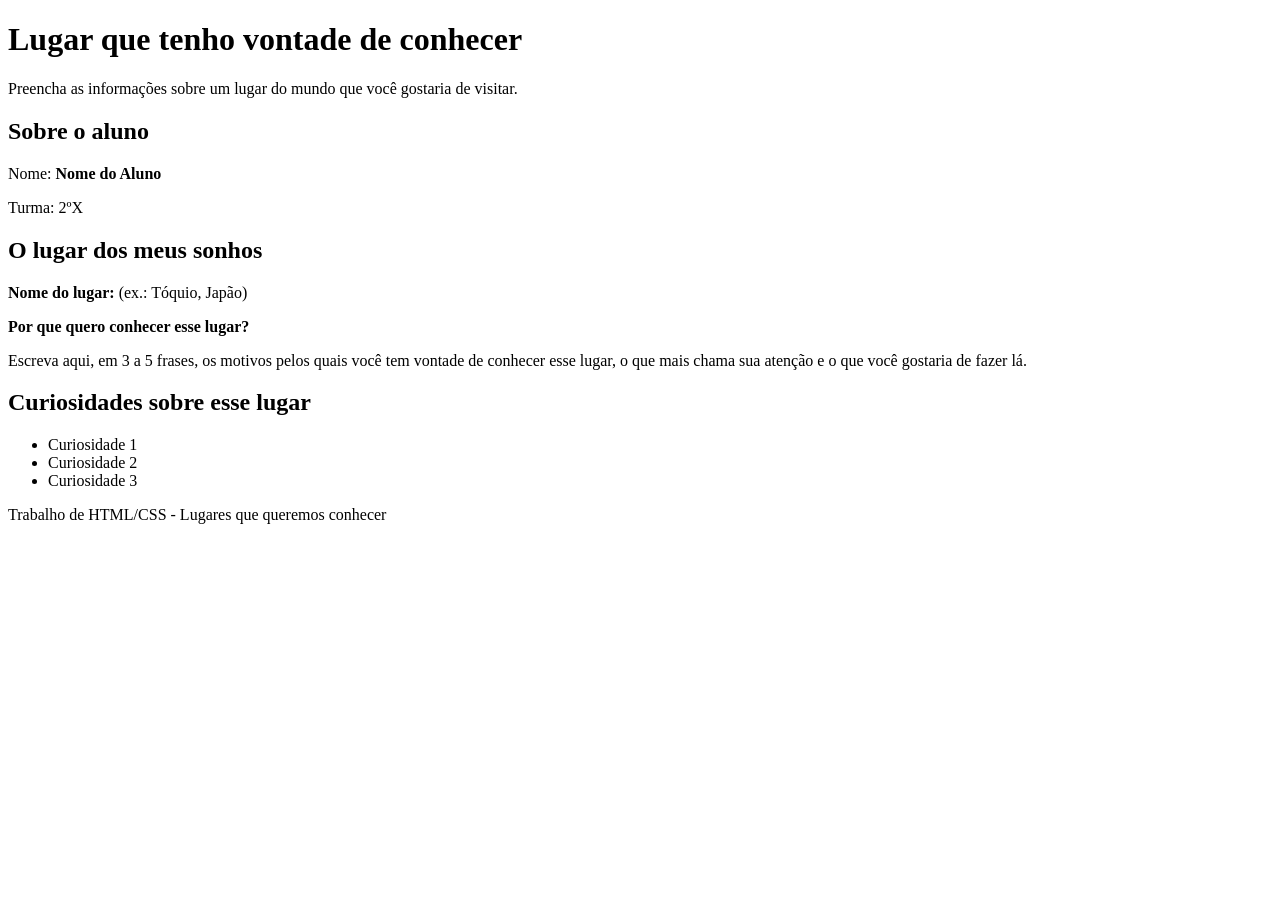
==== index.html @ 9cb1406f "Subindo o index.html" ====
<!DOCTYPE html>
<html lang="pt-BR">
<head>
    <meta charset="UTF-8">
    <title>Lugar que quero conhecer</title>
    <link rel="stylesheet" href="style.css">
</head>
<body>

<header>
    <h1>Lugar que tenho vontade de conhecer</h1>
    <p>Preencha as informações sobre um lugar do mundo que você gostaria de visitar.</p>
</header>

<main>
    <section id="aluno">
        <h2>Sobre o aluno</h2>
        <p>Nome: <strong>Nome do Aluno</strong></p>
        <p>Turma: 2ºX</p>
    </section>

    <section id="lugar">
        <h2>O lugar dos meus sonhos</h2>
        <p><strong>Nome do lugar:</strong> (ex.: Tóquio, Japão)</p>
        <p><strong>Por que quero conhecer esse lugar?</strong></p>
        <p>
            Escreva aqui, em 3 a 5 frases, os motivos pelos quais você tem vontade de conhecer esse lugar,
            o que mais chama sua atenção e o que você gostaria de fazer lá.
        </p>
    </section>

    <section id="curiosidades">
        <h2>Curiosidades sobre esse lugar</h2>
        <ul>
            <li>Curiosidade 1</li>
            <li>Curiosidade 2</li>
            <li>Curiosidade 3</li>
        </ul>
    </section>
</main>

<footer>
    <p>Trabalho de HTML/CSS - Lugares que queremos conhecer</p>
</footer>

</body>
</html>
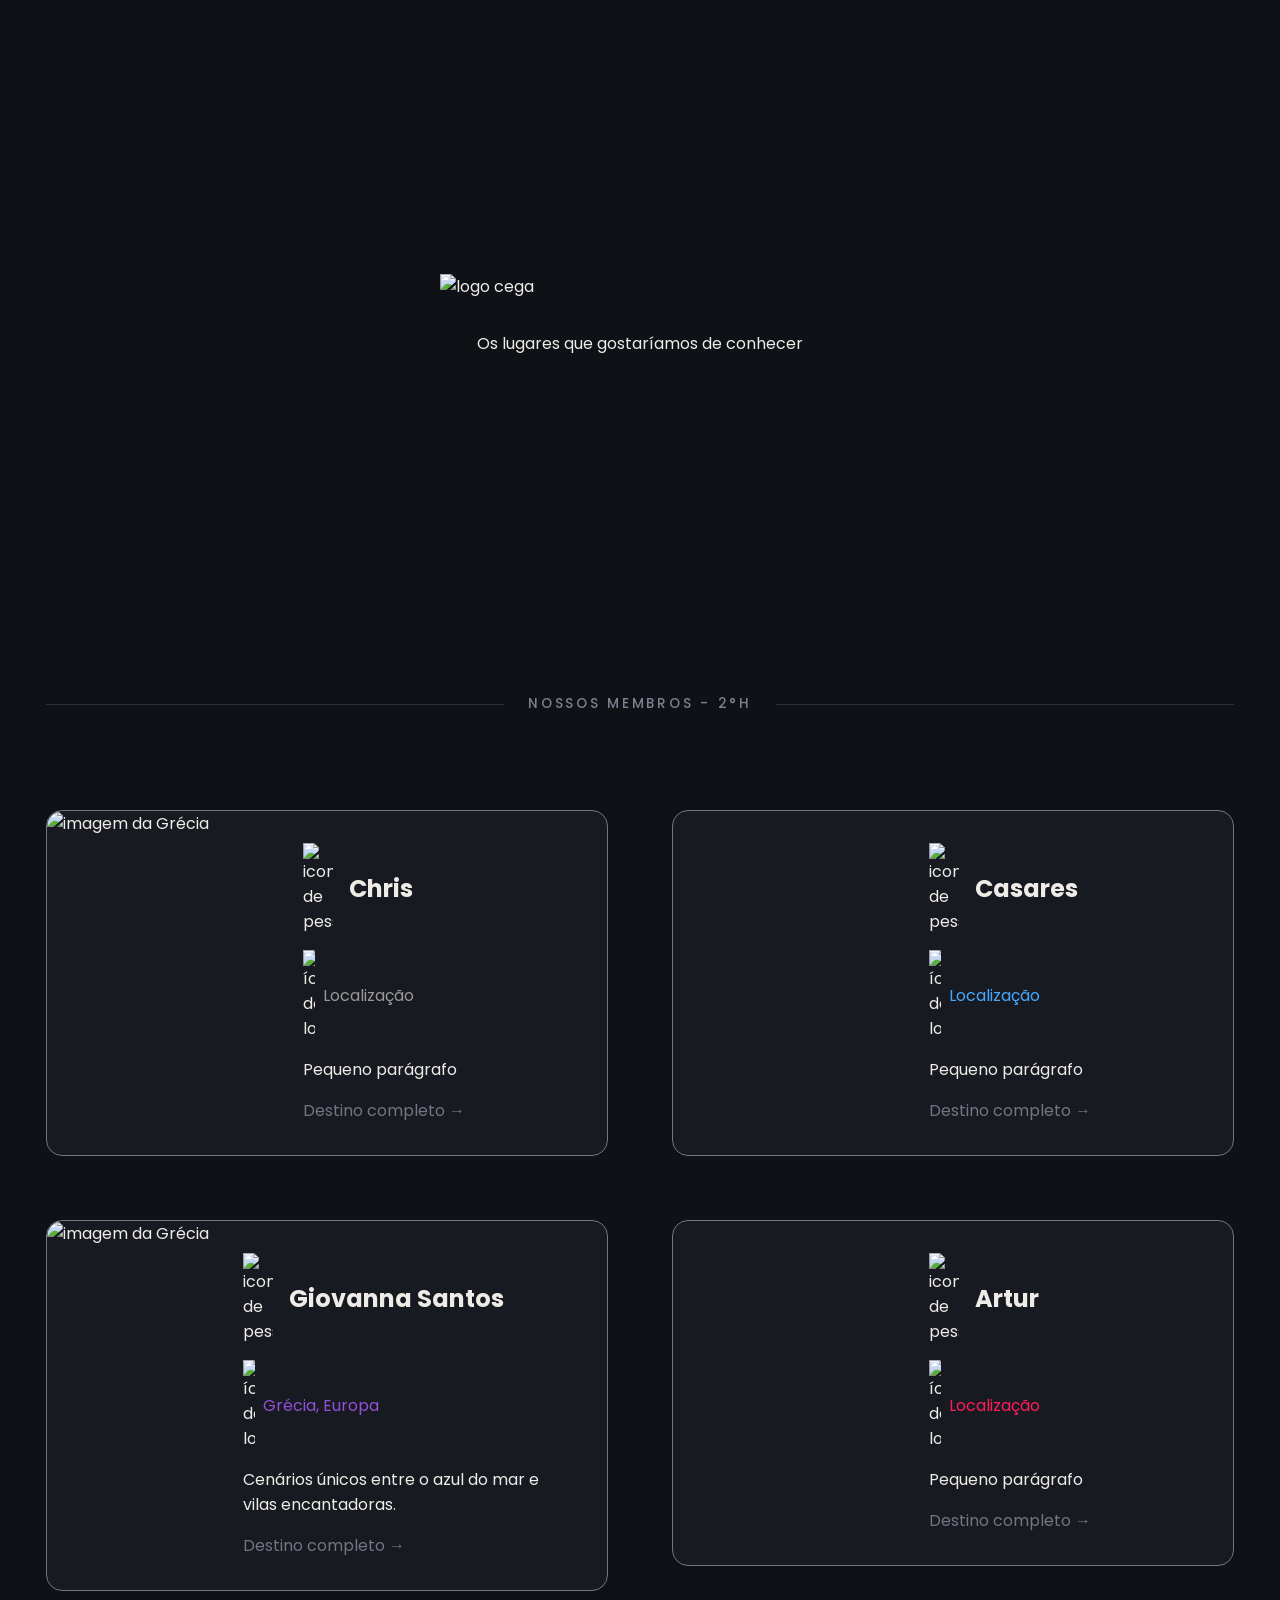
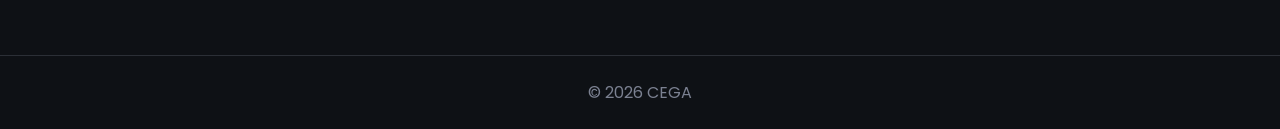
==== commit 7693eb2a: "feat(index, style): adicionar título 'Nossos Membros' com linha decorativa" ====
--- a/index.html
+++ b/index.html
@@ -2,46 +2,101 @@
 <html lang="pt-BR">
 <head>
     <meta charset="UTF-8">
-    <title>Lugar que quero conhecer</title>
-    <link rel="stylesheet" href="style.css">
+    <meta name="viewport" content="width=device-width, initial-scale=1.0">
+    <link rel="stylesheet" href="assets/css/style.css">
+    <title>CEGA - Home</title>
 </head>
 <body>
 
-<header>
-    <h1>Lugar que tenho vontade de conhecer</h1>
-    <p>Preencha as informações sobre um lugar do mundo que você gostaria de visitar.</p>
-</header>
+    <header>
+        <img class="logo-cega" src="assets/img/logo.png" alt="logo cega">
+        <p>Os lugares que gostaríamos de conhecer</p>
+    </header>
 
-<main>
-    <section id="aluno">
-        <h2>Sobre o aluno</h2>
-        <p>Nome: <strong>Nome do Aluno</strong></p>
-        <p>Turma: 2ºX</p>
-    </section>
+    <main>
+        <div class="title-section">
+            <h2>Nossos Membros - 2°H</h2>
+        </div>
 
-    <section id="lugar">
-        <h2>O lugar dos meus sonhos</h2>
-        <p><strong>Nome do lugar:</strong> (ex.: Tóquio, Japão)</p>
-        <p><strong>Por que quero conhecer esse lugar?</strong></p>
-        <p>
-            Escreva aqui, em 3 a 5 frases, os motivos pelos quais você tem vontade de conhecer esse lugar,
-            o que mais chama sua atenção e o que você gostaria de fazer lá.
-        </p>
-    </section>
+        <a href="">
+            <section id="chris" class="aluno">
+                <img class="aluno-fundo" src="giovanna/img/grecia.png" alt="imagem da Grécia">
+                <div class="content">
+                    <div class="aluno-nome">
+                        <img src="assets/img/person-icon-gray.svg" alt="icone de pessoa">
+                        <h2>Chris</h2>
+                    </div>
+                    <div class="aluno-location">
+                        <img class="icon" src="assets/img/map-pin-icon-gray.svg" alt="ícone de localização">
+                        <span>Localização</span>
+                    </div>
+                    <p>Pequeno parágrafo</p>
+                    <span class="destino">Destino completo →</span>
+                </div>
+            </section>
+        </a>
 
-    <section id="curiosidades">
-        <h2>Curiosidades sobre esse lugar</h2>
-        <ul>
-            <li>Curiosidade 1</li>
-            <li>Curiosidade 2</li>
-            <li>Curiosidade 3</li>
-        </ul>
-    </section>
-</main>
 
-<footer>
-    <p>Trabalho de HTML/CSS - Lugares que queremos conhecer</p>
-</footer>
+        <a href="">
+            <section id="casares" class="aluno">
+                <img class="aluno-fundo" src="giovanna/img/grecia.png" alt="">
+                <div class="content">
+                    <div class="aluno-nome">
+                        <img src="assets/img/person-icon-blue.svg" alt="icone de pessoa">
+                        <h2>Casares</h2>
+                    </div>
+                    <div class="aluno-location">
+                        <img class="icon" src="assets/img/map-pin-icon-blue.svg" alt="ícone de localização">
+                        <span>Localização</span>
+                    </div>
+                    <p>Pequeno parágrafo</p>
+                    <span class="destino">Destino completo →</span>
+                </div>
+            </section>
+        </a>
 
+        <a href="giovanna/giovanna.html">
+            <section id="giovanna" class="aluno">
+                <img class="aluno-fundo" src="giovanna/img/grecia.png" alt="imagem da Grécia">
+                <div class="content">
+                    <div class="aluno-nome">
+                        <img src="assets/img/person-icon-purple.svg" alt="icone de pessoa">
+                        <h2>Giovanna Santos</h2>
+                    </div>
+                    <div class="aluno-location">
+                        <img class="icon" src="assets/img/map-pin-icon-purple.svg" alt="ícone de localização">
+                        <span>Grécia, Europa</span>
+                    </div>
+                    <p>
+                        Cenários únicos entre o azul do mar e vilas encantadoras.
+                    </p>
+                    <span class="destino">Destino completo →</span>
+                </div>
+            </section>
+        </a>
+
+        <a href="">
+            <section id="artur" class="aluno">
+                <img class="aluno-fundo" src="giovanna/img/grecia.png" alt="">
+                <div class="content">
+                    <div class="aluno-nome">
+                        <img src="assets/img/person-icon-red.svg" alt="icone de pessoa">
+                        <h2>Artur</h2>
+                    </div>
+                    <div class="aluno-location">
+                        <img class="icon" src="assets/img/map-pin-icon-red.svg" alt="ícone de localização">
+                        <span>Localização</span>
+                    </div>
+                    <p>Pequeno parágrafo</p>
+                    <span class="destino">Destino completo →</span>
+                </div>
+            </section>
+        </a>
+
+    </main>
+
+    <footer>
+        <p class="footer">&copy; 2026 CEGA</p>
+    </footer>
 </body>
 </html>
--- a/assets/css/style.css
+++ b/assets/css/style.css
@@ -0,0 +1,260 @@
+@import url('https://fonts.googleapis.com/css2?family=Outfit:wght@100..900&family=Poppins:ital,wght@0,100;0,200;0,300;0,400;0,500;0,600;0,700;0,800;0,900;1,100;1,200;1,300;1,400;1,500;1,600;1,700;1,800;1,900&display=swap');
+
+/* estilos gerais */
+* {
+    padding: 0;
+    margin: 0;
+}
+
+body {
+    background-color: #0E1115;
+    color: #EFECE7;
+    font-family: "Poppins", sans-serif;
+}
+
+main {
+    display: grid;
+    grid-template-areas: 
+    "title title"
+    "artur casares"
+    "chris giovanna";
+    justify-content: center;
+    gap: 4rem;
+    margin: 4rem;
+}
+
+a {
+    text-decoration: none;
+    color: inherit;
+}
+
+
+/* estilização da hero */
+header {
+    min-height: 70vh;
+    background-image: linear-gradient(#00000000, #0e1115), url("../img/map.png");
+    background-position: center;
+    background-repeat: no-repeat;
+    background-size: cover;
+    display: flex;
+    flex-direction: column;
+    align-items: center;
+    justify-content: center;
+    gap: 2rem;
+}
+
+.logo-cega {
+    width: 400px;
+    cursor: pointer;
+}
+
+
+/* estilização geral das sections */
+.title-section {
+    grid-area: title;
+    display: flex;
+    align-items: center;
+    gap: 1.5rem;
+    margin-bottom: 2rem;
+}
+
+.title-section::before,
+.title-section::after {
+    content: "";
+    flex: 1;
+    height: 1px;
+    background-color: #7b819145;
+}
+
+.title-section h2 {
+    font-size: 0.85rem;
+    font-weight: 500;
+    letter-spacing: 0.2em;
+    color: #7B8191;
+    white-space: nowrap;
+    text-transform: uppercase;
+}
+
+.aluno {
+    background-color: #171A21;
+    border: 1px solid #737580;
+    border-radius: 1rem;
+    display: flex;
+    width: 35rem;
+    transition: 0.4s ease;
+}
+
+.aluno:hover {
+    transform: scale(1.01);
+}
+
+.aluno-fundo {
+    border-top-left-radius: 1rem;
+    border-bottom-left-radius: 1rem;
+    object-fit: cover;
+    width: 40%;
+}
+
+.aluno .content {
+    padding: 2rem;
+    display: flex;
+    flex-direction: column;
+    gap: 1rem;
+}
+
+.aluno-nome {
+    display: flex;
+    align-items: center;
+    gap: 1rem;
+}
+
+.aluno-nome img {
+    width: 30px;
+}
+
+.aluno-location {
+    display: flex;
+    align-items: center;
+    gap: 0.5rem;
+}
+
+.aluno-location .icon {
+    width: 12px;
+}
+
+.destino {
+    color: #737580;
+    transition: 0.2s ease;
+}
+
+.destino:hover {
+    color: #575961;
+}
+
+
+/* estilizar section do chris */
+#chris {
+    grid-area: chris;
+}
+
+#chris:hover {
+    border-color: #9A9898;
+    box-shadow: 0 0 12px #9a9898b7;
+}
+
+#chris .aluno-location span {
+    color: #9A9898;
+}
+
+
+/* estilizar section do casares */
+#casares {
+    grid-area: casares;
+}
+
+#casares:hover {
+    border-color: #47A7FE;
+    box-shadow: 0 0 12px #47a6feb4;
+}
+
+#casares .aluno-location span {
+    color: #47A7FE;
+}
+
+
+/* estilizar section da giovanna */
+#giovanna {
+    grid-area: giovanna;
+}
+
+#giovanna:hover {
+    border-color: #934FD7;
+    box-shadow: 0 0 12px #934fd7bc;
+}
+
+#giovanna .aluno-location span {
+    color: #934FD7;
+}
+
+
+/* estilizar section do artur */
+#artur {
+    grid-area: artur;
+}
+
+#artur:hover {
+    border-color: #FF1B5A;
+    box-shadow: 0 0 12px #ff1b5cb5;
+}
+
+#artur .aluno-location span {
+    color: #FF1B5A;
+}
+
+
+/* estilização do footer */
+.footer {
+    text-align: center;
+    padding-block: 1.5rem;
+    border-top: 1px solid #7b819145;
+    color: #7B8191;
+}
+
+
+/* responsividade - celular */
+@media (max-width: 480px) {
+
+    main {
+        display: flex;
+        flex-direction: column;
+        margin: 3rem 1.5rem 2rem 1.5rem;
+        gap: 2rem;
+    }
+
+    header {
+        min-height: 60vh;
+    }
+
+    .logo-cega {
+        width: 300px;
+    }
+
+    .aluno {
+        width: 100%;
+    }
+
+    .content p {
+        display: none;
+    }
+
+    .aluno:hover {
+        transform: none;
+        box-shadow: none;
+        border-color: #737580;
+    }
+
+    .aluno:active {
+        transform: scale(0.98);
+    }
+
+    #chris:active {
+        border-color: #9A9898;
+        box-shadow: 0 0 12px #9a9898b7;
+    }
+
+    #casares:active {
+        border-color: #47A7FE;
+        box-shadow: 0 0 12px #47a6feb4;
+    }
+
+    #giovanna:active {
+        border-color: #934FD7;
+        box-shadow: 0 0 12px #934fd7bc;
+    }
+
+    #artur:active {
+        border-color: #FF1B5A;
+        box-shadow: 0 0 12px #ff1b5cb5;
+    }
+
+}
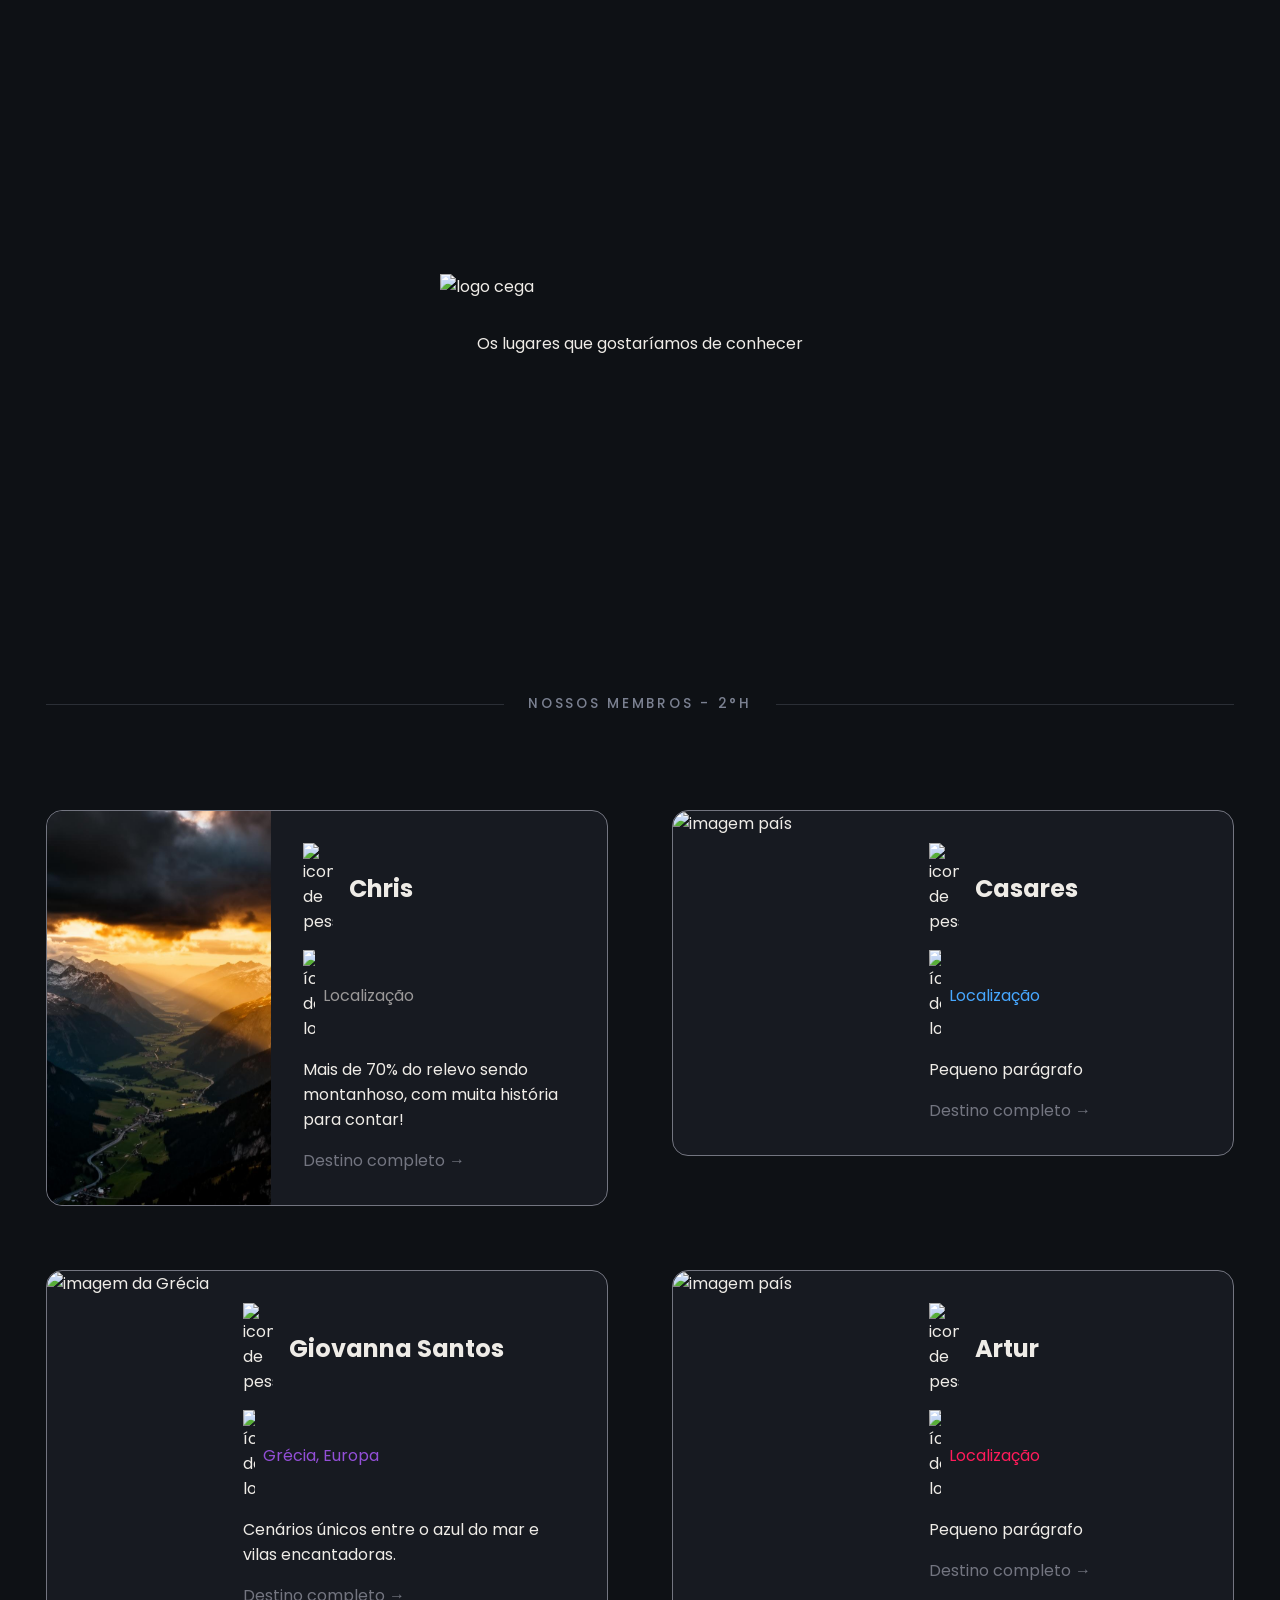
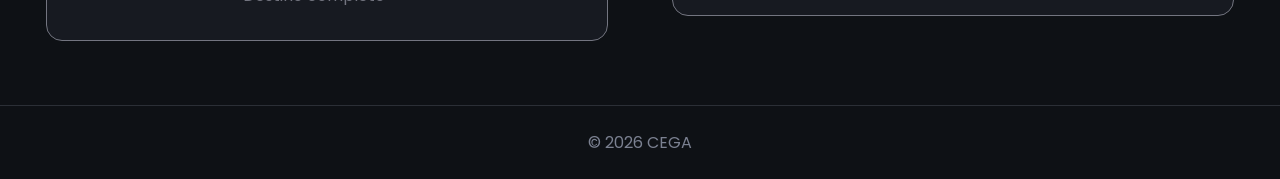
==== commit 8820c71a: "Subindo as alterações necessárias" ====
--- a/index.html
+++ b/index.html
@@ -14,13 +14,14 @@
     </header>
 
     <main>
+        
         <div class="title-section">
             <h2>Nossos Membros - 2°H</h2>
         </div>
 
-        <a href="">
+        <a href="EnzoChristowam/index.html">
             <section id="chris" class="aluno">
-                <img class="aluno-fundo" src="giovanna/img/grecia.png" alt="imagem da Grécia">
+                <img class="aluno-fundo" src="EnzoChristowam/img/1c2ac32a-827b-45d8-941c-bdd34d8498c6.jpg" alt="imagem país">
                 <div class="content">
                     <div class="aluno-nome">
                         <img src="assets/img/person-icon-gray.svg" alt="icone de pessoa">
@@ -30,7 +31,7 @@
                         <img class="icon" src="assets/img/map-pin-icon-gray.svg" alt="ícone de localização">
                         <span>Localização</span>
                     </div>
-                    <p>Pequeno parágrafo</p>
+                    <p>Mais de 70% do relevo sendo montanhoso, com muita história para contar!</p>
                     <span class="destino">Destino completo →</span>
                 </div>
             </section>
@@ -39,7 +40,7 @@
 
         <a href="">
             <section id="casares" class="aluno">
-                <img class="aluno-fundo" src="giovanna/img/grecia.png" alt="">
+                <img class="aluno-fundo" src="giovanna/assets/img/grecia.png" alt="imagem país">
                 <div class="content">
                     <div class="aluno-nome">
                         <img src="assets/img/person-icon-blue.svg" alt="icone de pessoa">
@@ -57,7 +58,7 @@
 
         <a href="giovanna/giovanna.html">
             <section id="giovanna" class="aluno">
-                <img class="aluno-fundo" src="giovanna/img/grecia.png" alt="imagem da Grécia">
+                <img class="aluno-fundo" src="giovanna/assets/img/grecia.png" alt="imagem da Grécia">
                 <div class="content">
                     <div class="aluno-nome">
                         <img src="assets/img/person-icon-purple.svg" alt="icone de pessoa">
@@ -77,7 +78,7 @@
 
         <a href="">
             <section id="artur" class="aluno">
-                <img class="aluno-fundo" src="giovanna/img/grecia.png" alt="">
+                <img class="aluno-fundo" src="giovanna/assets/img/grecia.png" alt="imagem país">
                 <div class="content">
                     <div class="aluno-nome">
                         <img src="assets/img/person-icon-red.svg" alt="icone de pessoa">
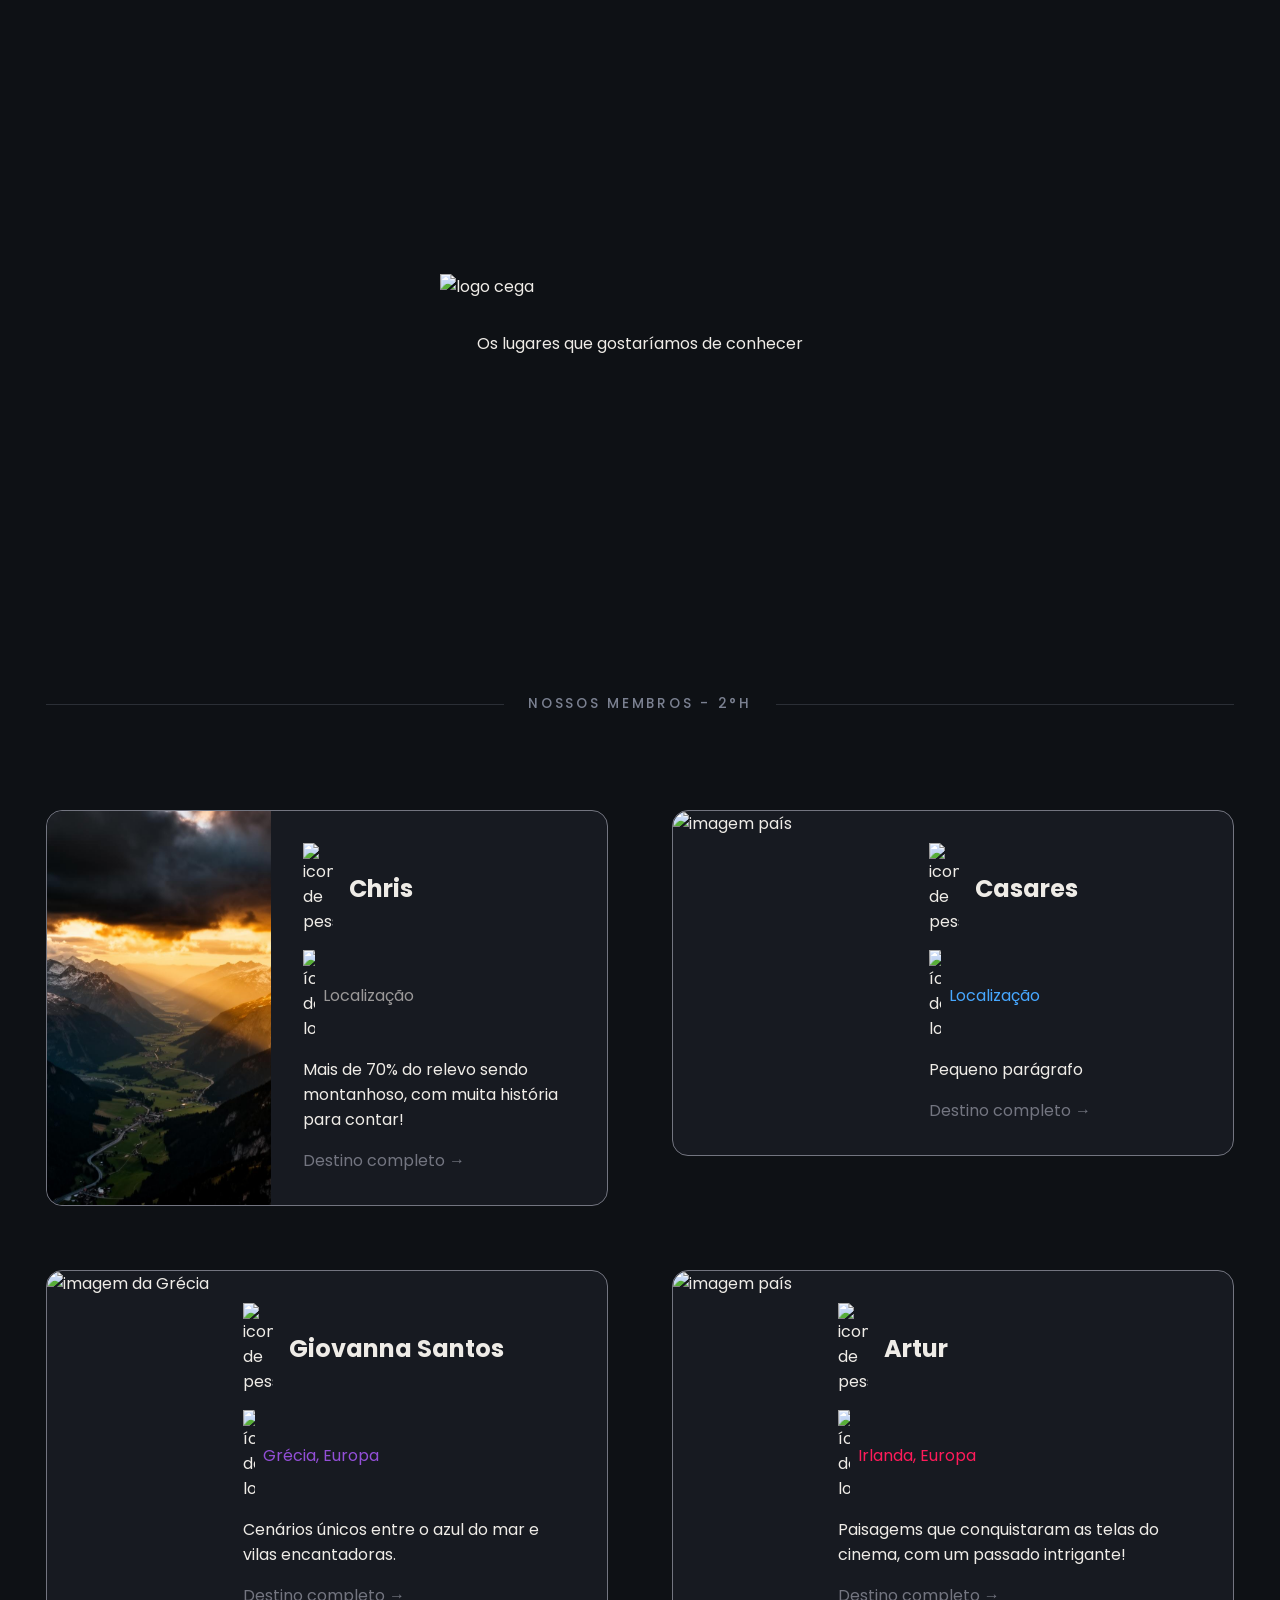
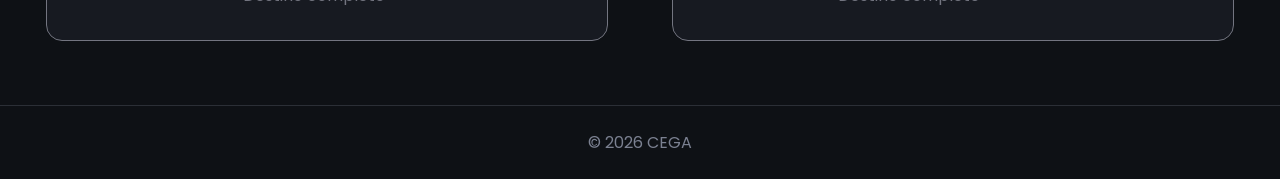
==== commit 446438d0: "style: Adicionado o pacote de fontes Lato" ====
--- a/index.html
+++ b/index.html
@@ -76,9 +76,9 @@
             </section>
         </a>
 
-        <a href="">
+        <a href="artur/artur.html">
             <section id="artur" class="aluno">
-                <img class="aluno-fundo" src="giovanna/assets/img/grecia.png" alt="imagem país">
+                <img class="aluno-fundo" src="artur/assets/9c213n98123-002893.png" alt="imagem país">
                 <div class="content">
                     <div class="aluno-nome">
                         <img src="assets/img/person-icon-red.svg" alt="icone de pessoa">
@@ -86,9 +86,9 @@
                     </div>
                     <div class="aluno-location">
                         <img class="icon" src="assets/img/map-pin-icon-red.svg" alt="ícone de localização">
-                        <span>Localização</span>
+                        <span>Irlanda, Europa</span>
                     </div>
-                    <p>Pequeno parágrafo</p>
+                    <p>Paisagems que conquistaram as telas do cinema, com um passado intrigante! </p>
                     <span class="destino">Destino completo →</span>
                 </div>
             </section>
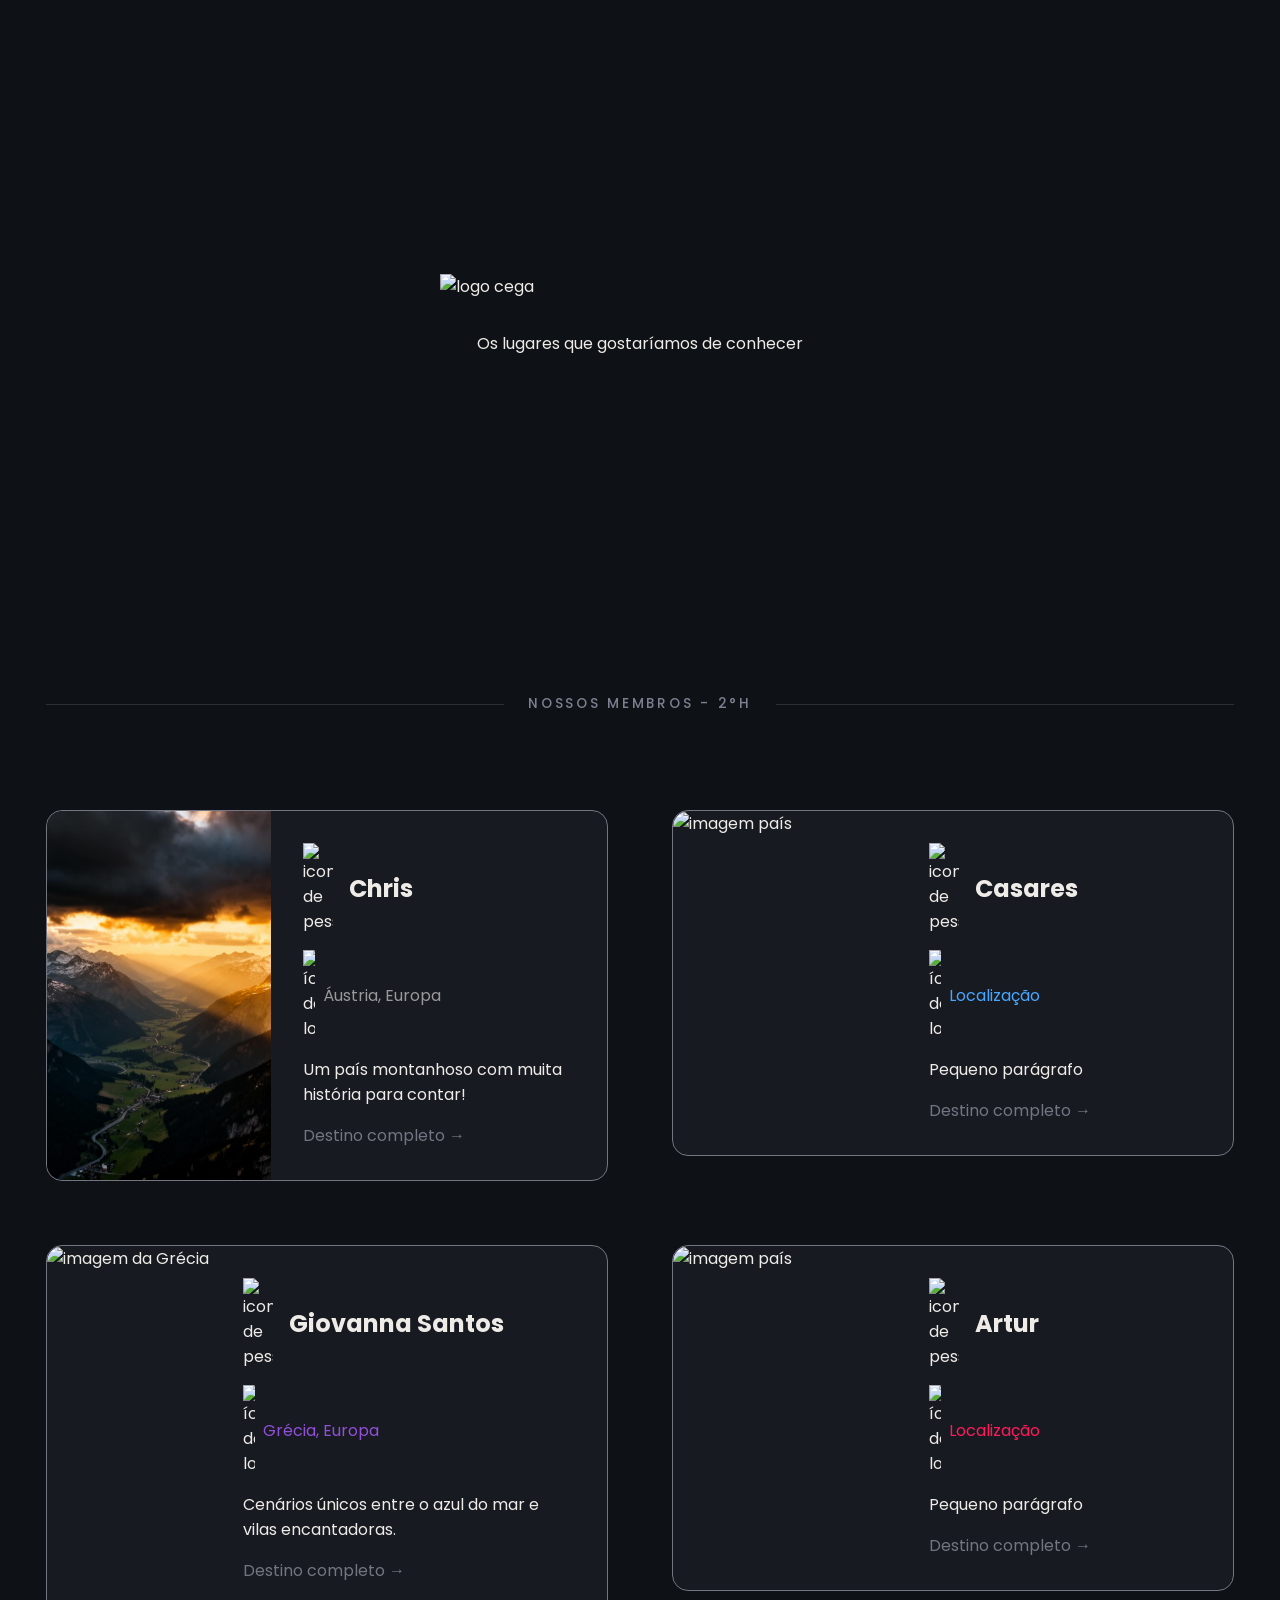
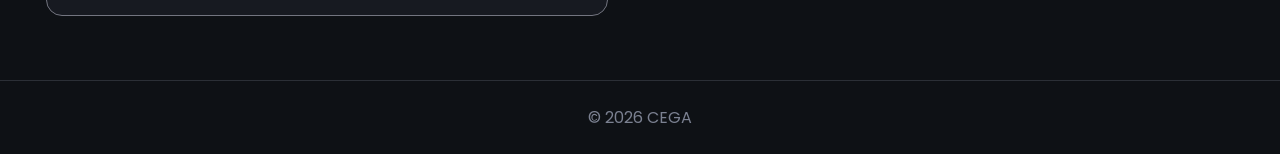
==== commit d50a671c: "Merge pull request #8 from EnzoChris/EnzoChris-patch-1 Update index.html" ====
--- a/index.html
+++ b/index.html
@@ -29,9 +29,9 @@
                     </div>
                     <div class="aluno-location">
                         <img class="icon" src="assets/img/map-pin-icon-gray.svg" alt="ícone de localização">
-                        <span>Localização</span>
+                        <span>Áustria, Europa</span>
                     </div>
-                    <p>Mais de 70% do relevo sendo montanhoso, com muita história para contar!</p>
+                    <p>Um país montanhoso com muita história para contar!</p>
                     <span class="destino">Destino completo →</span>
                 </div>
             </section>
@@ -76,9 +76,9 @@
             </section>
         </a>
 
-        <a href="artur/artur.html">
+        <a href="">
             <section id="artur" class="aluno">
-                <img class="aluno-fundo" src="artur/assets/9c213n98123-002893.png" alt="imagem país">
+                <img class="aluno-fundo" src="giovanna/assets/img/grecia.png" alt="imagem país">
                 <div class="content">
                     <div class="aluno-nome">
                         <img src="assets/img/person-icon-red.svg" alt="icone de pessoa">
@@ -86,9 +86,9 @@
                     </div>
                     <div class="aluno-location">
                         <img class="icon" src="assets/img/map-pin-icon-red.svg" alt="ícone de localização">
-                        <span>Irlanda, Europa</span>
+                        <span>Localização</span>
                     </div>
-                    <p>Paisagems que conquistaram as telas do cinema, com um passado intrigante! </p>
+                    <p>Pequeno parágrafo</p>
                     <span class="destino">Destino completo →</span>
                 </div>
             </section>
@@ -100,4 +100,4 @@
         <p class="footer">&copy; 2026 CEGA</p>
     </footer>
 </body>
-</html>+</html>
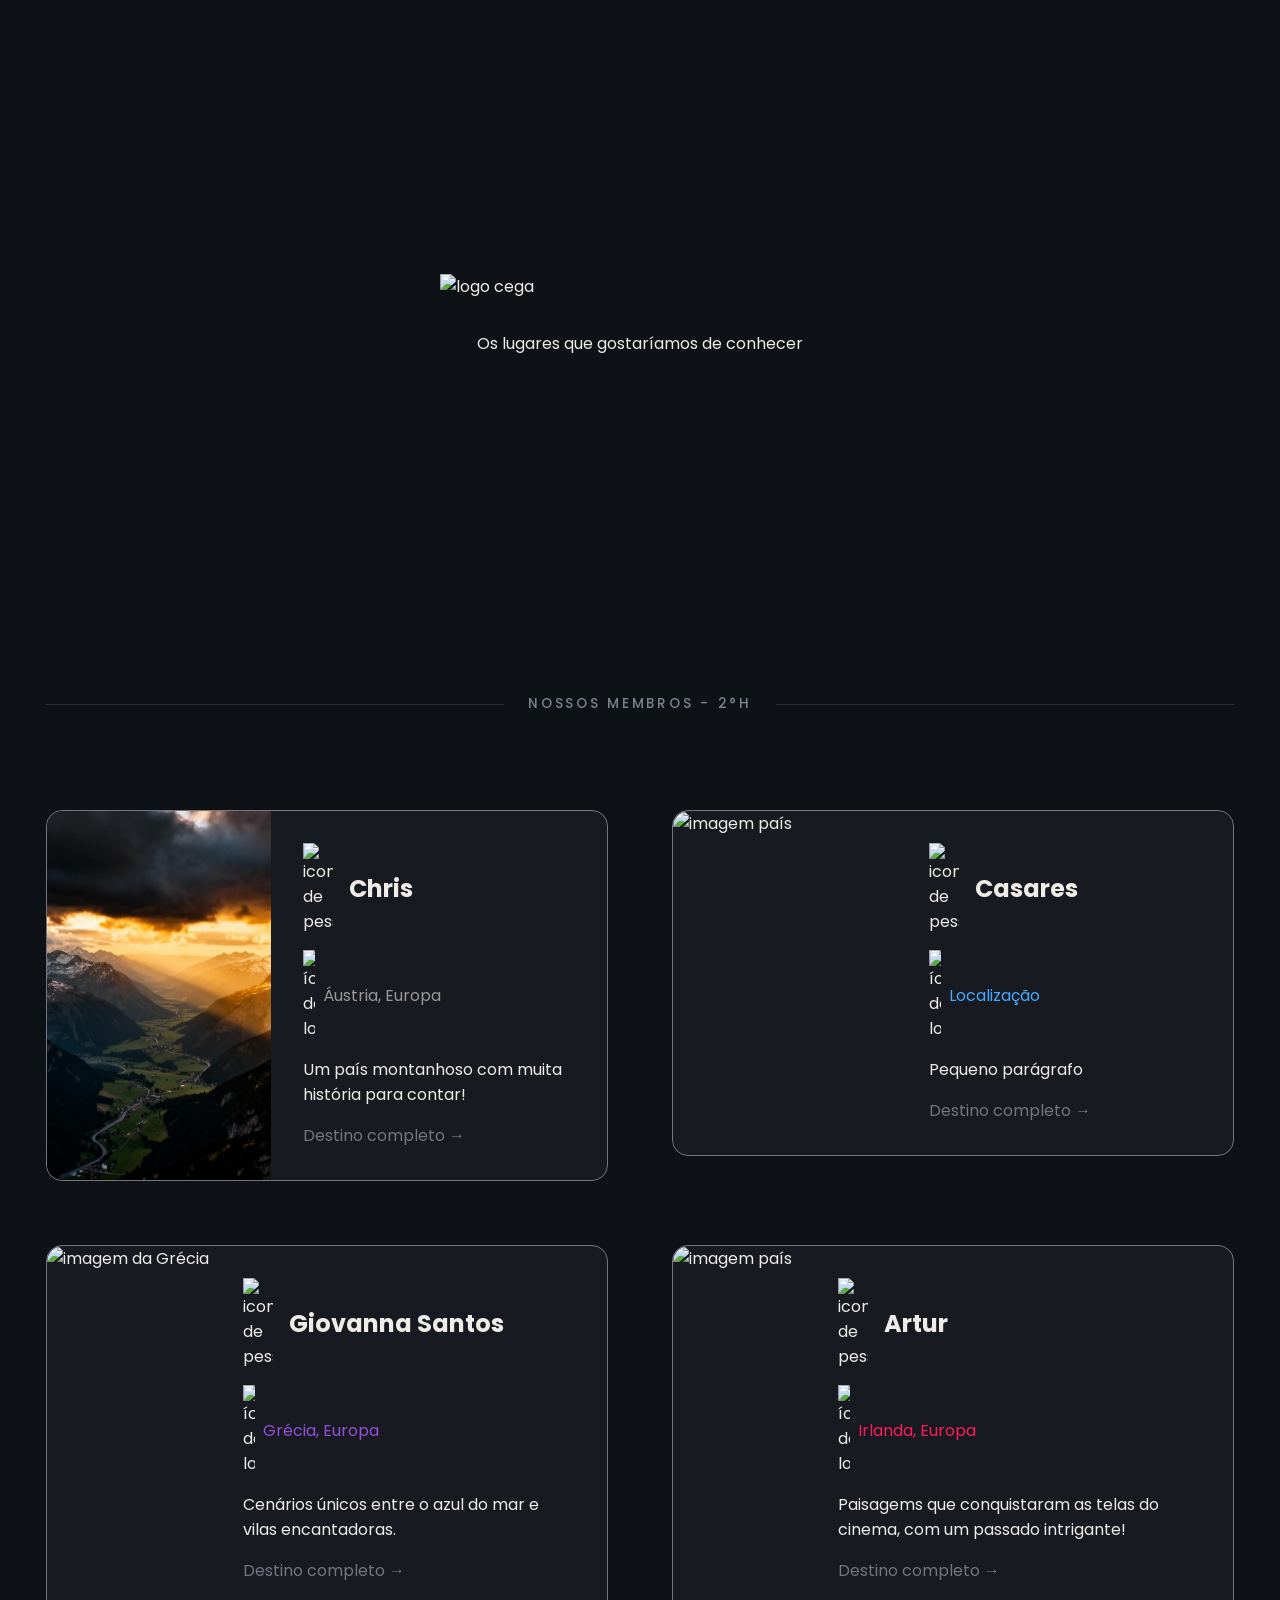
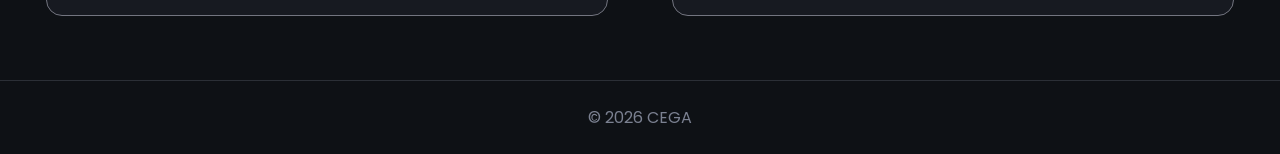
==== commit f3f6b5d3: "Merge branch 'EnzoChris:main' into main" ====
--- a/index.html
+++ b/index.html
@@ -76,9 +76,9 @@
             </section>
         </a>
 
-        <a href="">
+        <a href="artur/artur.html">
             <section id="artur" class="aluno">
-                <img class="aluno-fundo" src="giovanna/assets/img/grecia.png" alt="imagem país">
+                <img class="aluno-fundo" src="artur/assets/9c213n98123-002893.png" alt="imagem país">
                 <div class="content">
                     <div class="aluno-nome">
                         <img src="assets/img/person-icon-red.svg" alt="icone de pessoa">
@@ -86,9 +86,9 @@
                     </div>
                     <div class="aluno-location">
                         <img class="icon" src="assets/img/map-pin-icon-red.svg" alt="ícone de localização">
-                        <span>Localização</span>
+                        <span>Irlanda, Europa</span>
                     </div>
-                    <p>Pequeno parágrafo</p>
+                    <p>Paisagems que conquistaram as telas do cinema, com um passado intrigante! </p>
                     <span class="destino">Destino completo →</span>
                 </div>
             </section>
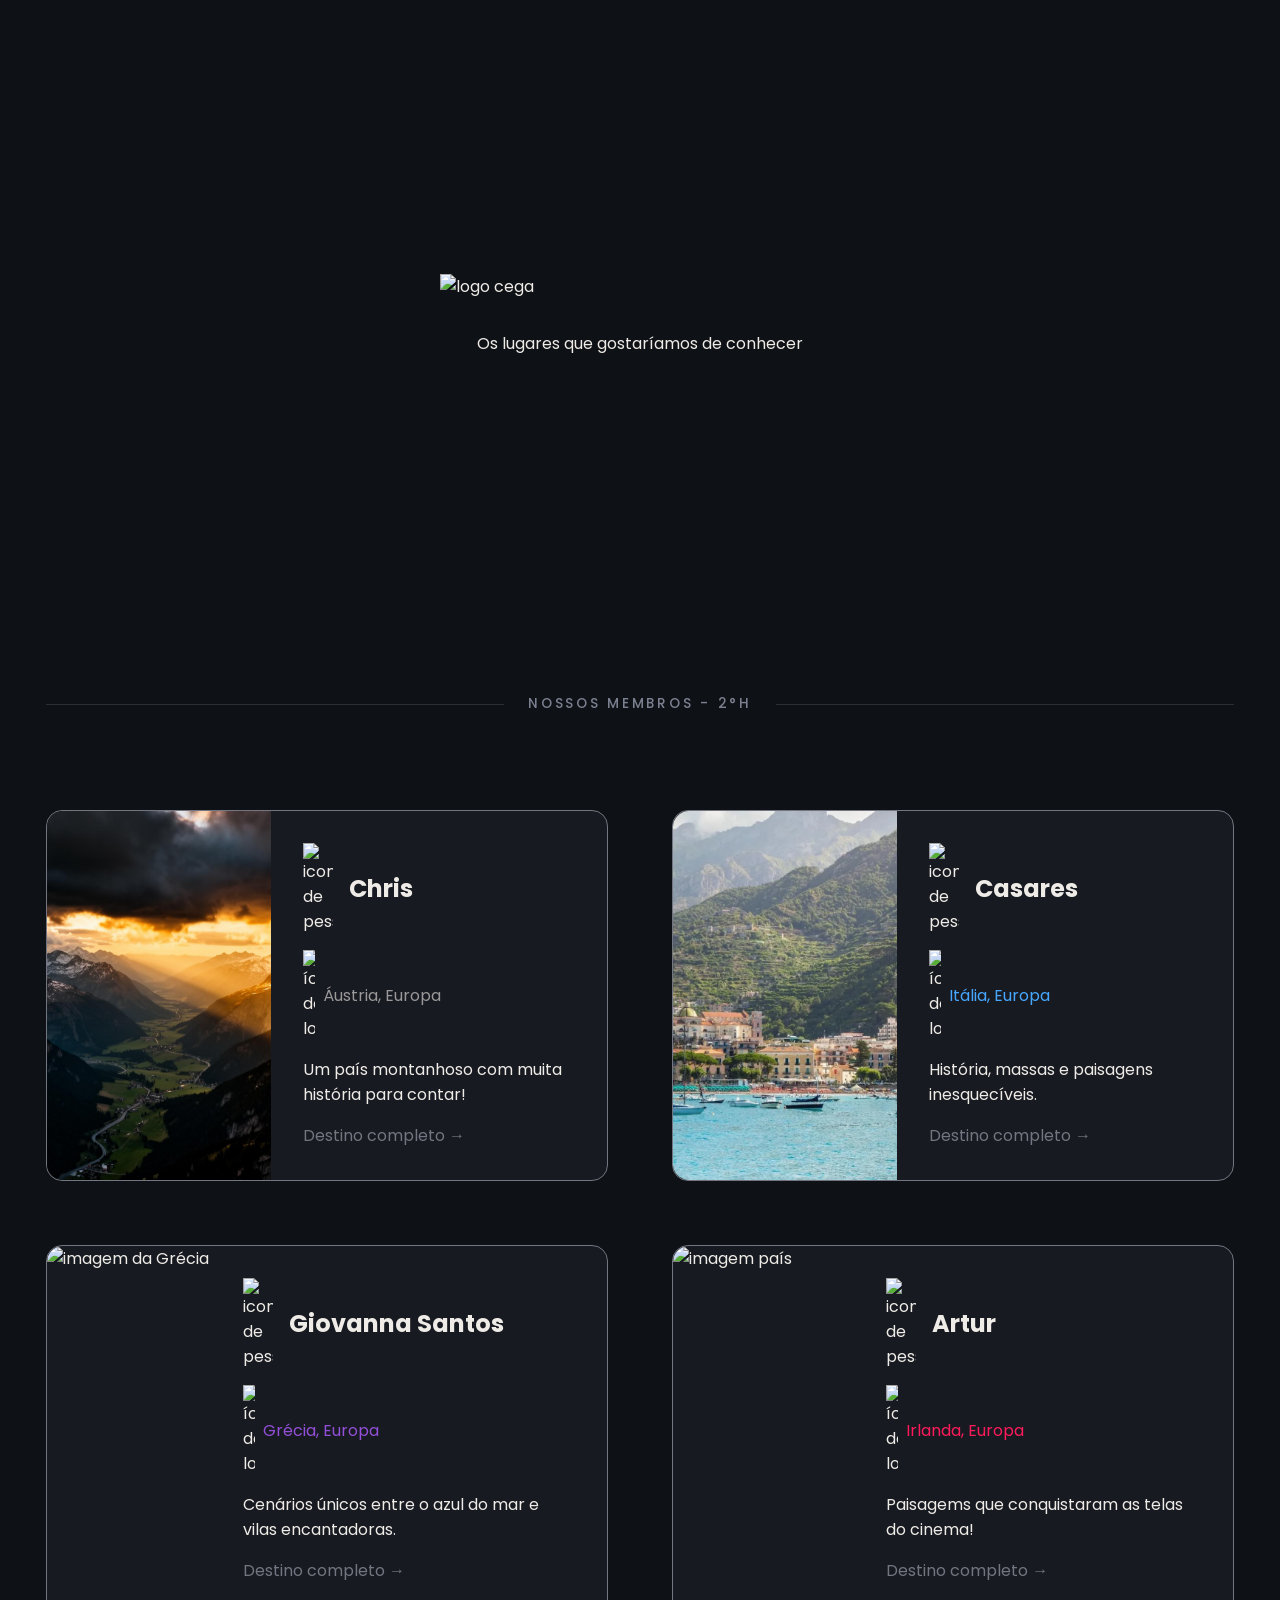
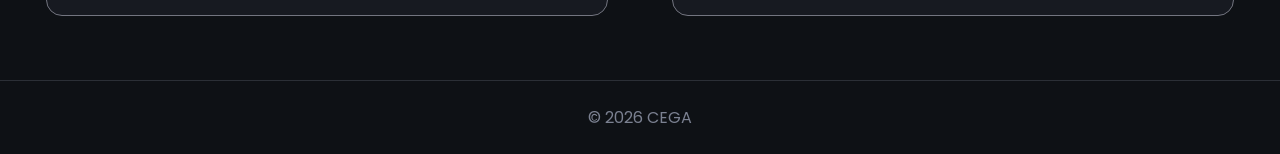
==== commit 0fc6ae4a: "Merge pull request #11 from EnzoChris/giovannaSantos style: atualizar seção da Itália na index com d" ====
--- a/index.html
+++ b/index.html
@@ -37,10 +37,9 @@
             </section>
         </a>
 
-
-        <a href="">
+        <a href="EnzoCasares/index.html">
             <section id="casares" class="aluno">
-                <img class="aluno-fundo" src="giovanna/assets/img/grecia.png" alt="imagem país">
+                <img class="aluno-fundo" src="EnzoCasares/assets/img/italia-hero.jpg" alt="imagem país">
                 <div class="content">
                     <div class="aluno-nome">
                         <img src="assets/img/person-icon-blue.svg" alt="icone de pessoa">
@@ -48,9 +47,9 @@
                     </div>
                     <div class="aluno-location">
                         <img class="icon" src="assets/img/map-pin-icon-blue.svg" alt="ícone de localização">
-                        <span>Localização</span>
+                        <span>Itália, Europa</span>
                     </div>
-                    <p>Pequeno parágrafo</p>
+                    <p>História, massas e paisagens inesquecíveis.</p>
                     <span class="destino">Destino completo →</span>
                 </div>
             </section>
@@ -88,7 +87,7 @@
                         <img class="icon" src="assets/img/map-pin-icon-red.svg" alt="ícone de localização">
                         <span>Irlanda, Europa</span>
                     </div>
-                    <p>Paisagems que conquistaram as telas do cinema, com um passado intrigante! </p>
+                    <p>Paisagems que conquistaram as telas do cinema! </p>
                     <span class="destino">Destino completo →</span>
                 </div>
             </section>
